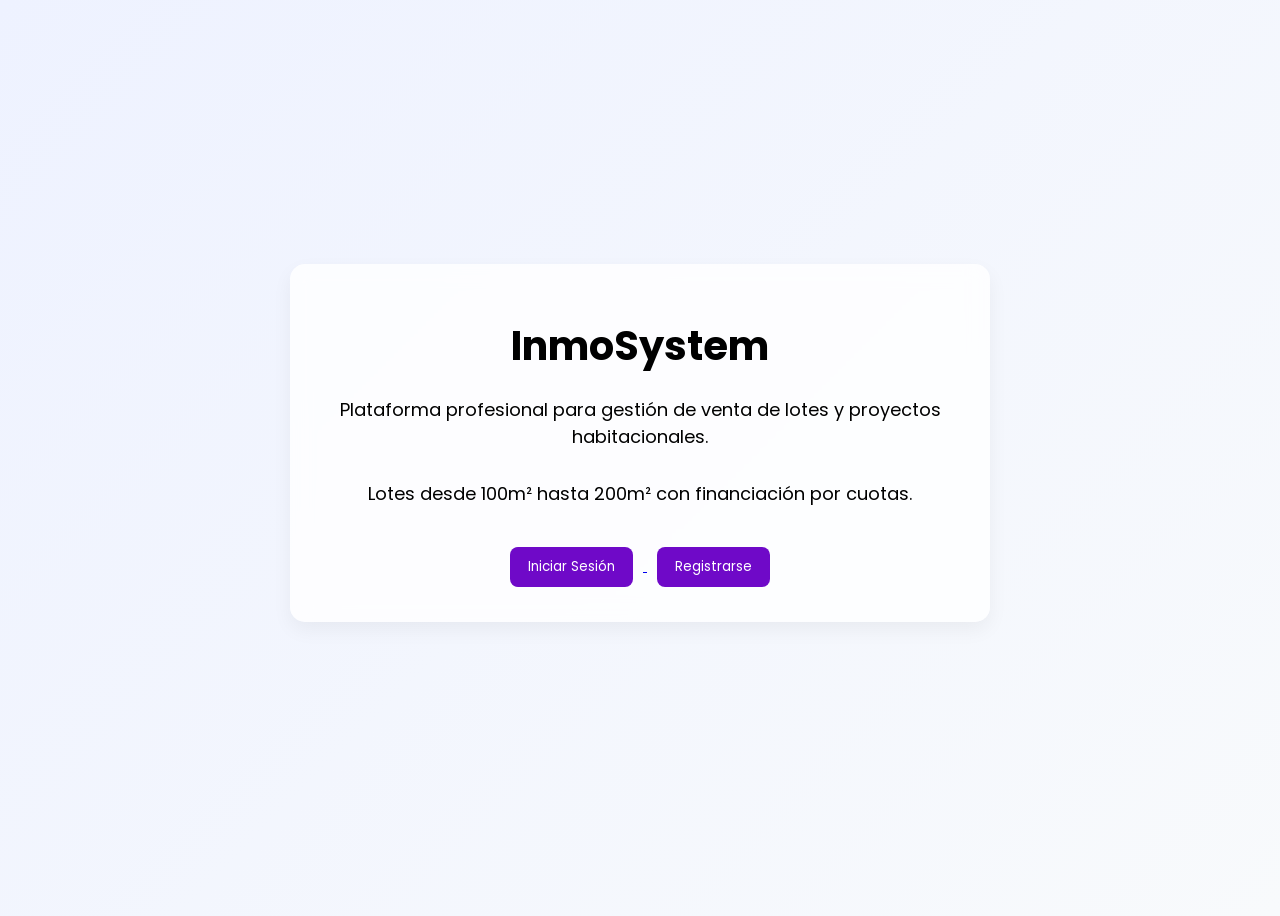
==== fronted/index.html @ 3fd6f9b0 "se agrega backend" ====
<!DOCTYPE html>
<html lang="en">
<head>
    <meta charset="UTF-8">
    <title>InmoSystem - Plataforma Inmobiliaria</title>
    <link rel="stylesheet" href="assets/css/styles.css">
    <style>
        body{
            justify-content:center;
            align-items:center;
            height:100vh;
            text-align:center;
        }
        .hero h1{
            font-size:40px;
            margin-bottom:20px;
        }
        .hero p{
            font-size:18px;
            margin-bottom:30px;
        }
        .hero button{
            margin:10px;
        }
    </style>
</head>
<body>

<div class="card hero" style="max-width:700px;">
    <h1>InmoSystem</h1>
    <p>Plataforma profesional para gestión de venta de lotes y proyectos habitacionales.</p>
    <p>Lotes desde 100m² hasta 200m² con financiación por cuotas.</p>

    <a href="login.html">
        <button>Iniciar Sesión</button>
    </a>

    <a href="register.html">
        <button>Registrarse</button>
    </a>
</div>

</body>
</html>
---- fronted/assets/css/styles.css ----
@import url('https://fonts.googleapis.com/css2?family=Poppins:wght@300;400;600;700&display=swap');

:root {
    --primary: #4f46e5;
    --secondary: #6366f1;
    --bg: #f8fafc;
    --card: rgba(255, 255, 255, 0.8);
    --success: #10b981;
    --warning: #f59e0b;
    --danger: #ef4444;
}

* {
    padding: 0;
    box-sizing: border-box;
    font-family: 'Poppins', sans-serif;
}

body {
    background: linear-gradient(135deg, #eef2ff, #f8fafc);
    display: flex;
}

h2 {
    display: flex;
    justify-content: center;
}

/* SIDEBAR */
.sidebar {
    width: 260px;
    height: 100vh;
    background: linear-gradient(180deg, var(--primary), var(--secondary));
    color: white;
    padding: 30px 20px;
    position: fixed;
}

.sidebar h2 {
    margin-bottom: 40px;
}

.sidebar a {
    display: block;
    color: white;
    text-decoration: none;
    margin-bottom: 20px;
    padding: 10px;
    border-radius: 8px;
    transition: 0.3s;
}

.sidebar a:hover {
    background: rgba(255,255,255,0.2);
}

/* MAIN */
.main {
    margin-left: 260px;
    padding: 40px;
    width: 100%;
}

.card {
    text-align: center;
    background: var(--card);
    backdrop-filter: blur(10px);
    padding: 25px;
    border-radius: 15px;
    box-shadow: 0 8px 20px rgba(0,0,0,0.05);
    margin-bottom: 30px;
    transition: 0.3s;
}

.card:hover {
    transform: translateY(-5px);
}

.dashboard-grid {
    display: grid;
    grid-template-columns: repeat(auto-fit, minmax(220px,1fr));
    gap: 20px;
}

.stat {
    text-align: center;
}

.stat h3 {
    font-size: 28px;
    margin-top: 10px;
}

button {
    padding: 10px 18px;
    border: none;
    border-radius: 8px;
    background: #6f09c8;
    color: white;
    cursor: pointer;
    transition: 0.3s;
}

button:hover {
    background: var(--secondary);
}

table {
    width: 100%;
    border-collapse: collapse;
}

table th, table td {
    padding: 15px;
    text-align: left;
}

table thead {
    background: #eef2ff;
}

table tr:hover {
    background: #f1f5f9;
}

.status-disponible { color: var(--success); font-weight: 600; }
.status-reservado { color: var(--warning); font-weight: 600; }
.status-vendido { color: var(--danger); font-weight: 600; }

input, select, textarea {
    width: 100%;
    padding: 12px;
    border-radius: 8px;
    border: 1px solid #ddd;
    margin-top: 10px;
    margin-bottom: 20px;
}

@media(max-width:900px){
    .sidebar {
        position: absolute;
        left: -260px;
    }
    .main {
        margin-left: 0;
    }
}

/* Input */
.input-group {
    position: relative;
    margin-bottom: 5px;
}
/* Icono izquierdo, correo o candado */
.input-group i:first-child {
    position: absolute;
    left: 10px;
    top: 50%;
    transform: translateY(-50%);
    color: #6f09c8;
}

.input-group input {
    width: 100%;
    margin-top: 20px;
    padding: 10px 40px; /* espacio para el icono */
    border-radius: 8px;
}
/* Icono derecho (ojo) */
.toggle-password {
    position: absolute;
    right: 10px;
    top: 50%;
    transform: translateY(-50%);
    cursor: pointer;
    color: #6f09c8;
}

.input-group input {
    padding-right: 35px; /* espacio para el ojo */
}
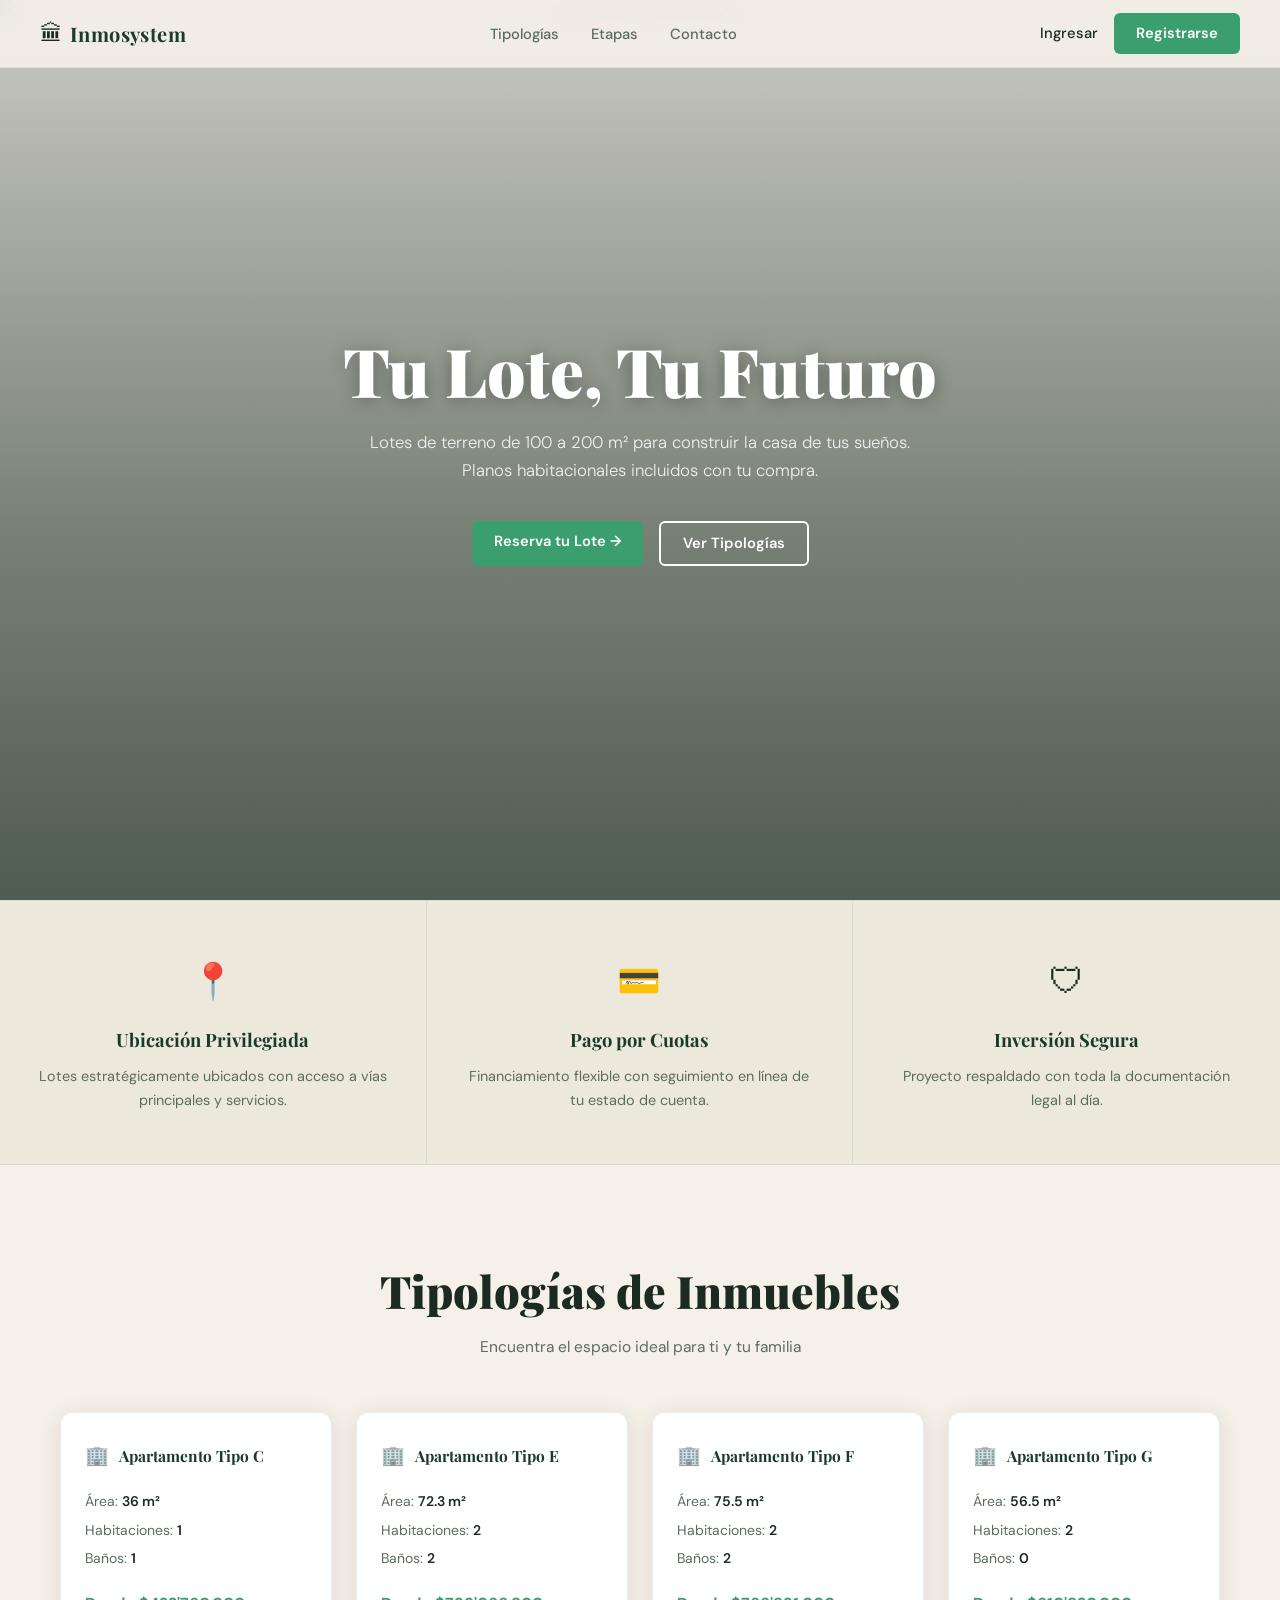
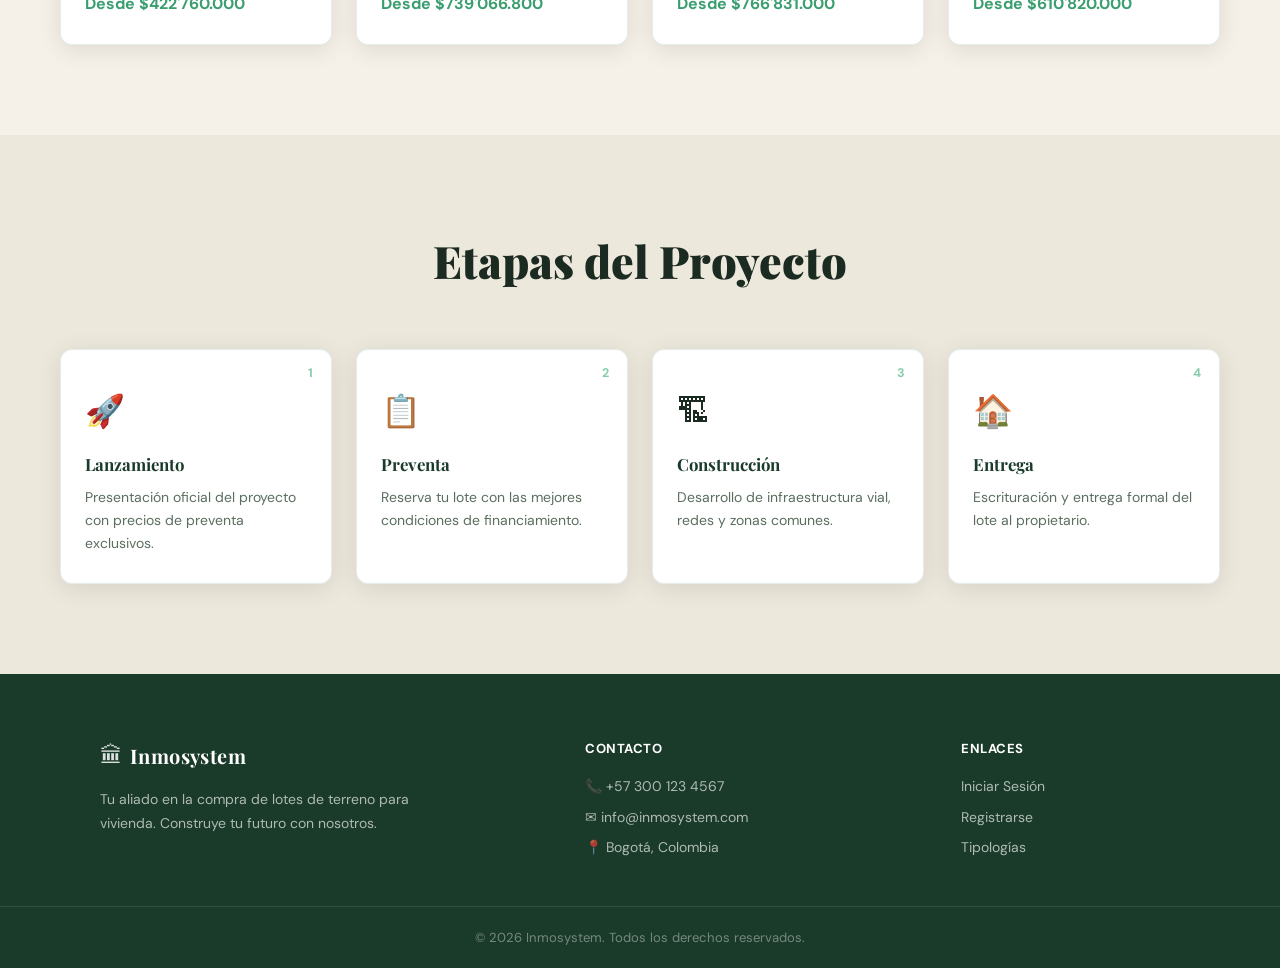
==== commit e59bce51: "se rediseño el index.html" ====
--- a/fronted/index.html
+++ b/fronted/index.html
@@ -1,44 +1,304 @@
 <!DOCTYPE html>
-<html lang="en">
+<html lang="es">
 <head>
-    <meta charset="UTF-8">
-    <title>InmoSystem - Plataforma Inmobiliaria</title>
-    <link rel="stylesheet" href="assets/css/styles.css">
-    <style>
-        body{
-            justify-content:center;
-            align-items:center;
-            height:100vh;
-            text-align:center;
-        }
-        .hero h1{
-            font-size:40px;
-            margin-bottom:20px;
-        }
-        .hero p{
-            font-size:18px;
-            margin-bottom:30px;
-        }
-        .hero button{
-            margin:10px;
-        }
-    </style>
+  <meta charset="UTF-8" />
+  <meta name="viewport" content="width=device-width, initial-scale=1.0" />
+  <title>Inmosystem - Tu Lote, Tu Futuro</title>
+  <link href="https://fonts.googleapis.com/css2?family=Playfair+Display:wght@700;900&family=DM+Sans:wght@300;400;500&display=swap" rel="stylesheet" />
+  <style>
+    *, *::before, *::after { box-sizing: border-box; margin: 0; padding: 0; }
+
+    :root {
+      --green-dark:   #1a3a2a;
+      --green-mid:    #2d6a4f;
+      --green-accent: #3a9e6f;
+      --green-light:  #52b788;
+      --cream:        #f5f0e8;
+      --cream-dark:   #ede8dc;
+      --text-dark:    #1c2b22;
+      --text-muted:   #5a6e5e;
+      --white:        #ffffff;
+      --shadow:       0 4px 24px rgba(0,0,0,0.10);
+    }
+
+    html { scroll-behavior: smooth; }
+    body { font-family: 'DM Sans', sans-serif; background: var(--cream); color: var(--text-dark); line-height: 1.6; }
+
+    /* NAVBAR */
+    .navbar {
+      position: fixed; top: 0; left: 0; right: 0; z-index: 100;
+      display: flex; align-items: center; justify-content: space-between;
+      padding: 0 40px; height: 68px;
+      background: rgba(245,240,232,0.92);
+      backdrop-filter: blur(10px);
+      border-bottom: 1px solid rgba(42,106,79,0.12);
+    }
+    .nav-logo { display: flex; align-items: center; gap: 8px; text-decoration: none; }
+    .logo-icon { font-size: 1.4rem; }
+    .logo-text { font-family: 'Playfair Display', serif; font-size: 1.25rem; font-weight: 700; color: var(--green-dark); letter-spacing: 0.02em; }
+    .nav-links { display: flex; gap: 32px; list-style: none; }
+    .nav-links a { text-decoration: none; color: var(--text-muted); font-size: 0.92rem; font-weight: 500; transition: color 0.2s; }
+    .nav-links a:hover { color: var(--green-accent); }
+    .nav-actions { display: flex; align-items: center; gap: 16px; }
+    .btn-link { text-decoration: none; color: var(--text-dark); font-size: 0.92rem; font-weight: 500; transition: color 0.2s; }
+    .btn-link:hover { color: var(--green-accent); }
+    .btn-primary { display: inline-block; background: var(--green-accent); color: var(--white); text-decoration: none; padding: 9px 22px; border-radius: 6px; font-size: 0.92rem; font-weight: 600; transition: background 0.2s, transform 0.15s; }
+    .btn-primary:hover { background: var(--green-mid); transform: translateY(-1px); }
+    .btn-outline { display: inline-block; border: 2px solid var(--white); color: var(--white); text-decoration: none; padding: 9px 22px; border-radius: 6px; font-size: 0.92rem; font-weight: 600; transition: background 0.2s, color 0.2s; }
+    .btn-outline:hover { background: var(--white); color: var(--green-dark); }
+
+    /* HERO */
+    .hero { position: relative; height: 100vh; min-height: 580px; display: flex; align-items: center; justify-content: center; overflow: hidden; text-align: center; }
+    .hero-bg { position: absolute; inset: 0; width: 100%; height: 100%; object-fit: cover; filter: brightness(0.72); }
+    .hero-overlay { position: absolute; inset: 0; z-index: 1; background: linear-gradient(to bottom, rgba(15,35,22,0.18) 0%, rgba(15,35,22,0.55) 60%, rgba(15,35,22,0.72) 100%); }
+    .hero-content { position: relative; z-index: 2; padding: 0 24px; max-width: 700px; animation: fadeUp 0.9s ease both; }
+    @keyframes fadeUp { from { opacity: 0; transform: translateY(32px); } to { opacity: 1; transform: translateY(0); } }
+    .hero-title { font-family: 'Playfair Display', serif; font-size: clamp(2.6rem, 6vw, 4.2rem); font-weight: 900; color: var(--white); line-height: 1.1; margin-bottom: 20px; text-shadow: 0 2px 18px rgba(0,0,0,0.35); }
+    .hero-subtitle { font-size: 1.05rem; color: rgba(255,255,255,0.88); margin-bottom: 36px; font-weight: 300; line-height: 1.7; }
+    .hero-btns { display: flex; gap: 16px; justify-content: center; flex-wrap: wrap; }
+
+    /* FEATURES */
+    .features { display: grid; grid-template-columns: repeat(3, 1fr); background: var(--cream-dark); border-top: 1px solid rgba(42,106,79,0.1); border-bottom: 1px solid rgba(42,106,79,0.1); }
+    .feature-card { padding: 52px 36px; text-align: center; border-right: 1px solid rgba(42,106,79,0.1); transition: background 0.25s; }
+    .feature-card:last-child { border-right: none; }
+    .feature-card:hover { background: rgba(42,106,79,0.05); }
+    .feature-icon { font-size: 2.2rem; margin-bottom: 16px; }
+    .feature-card h3 { font-family: 'Playfair Display', serif; font-size: 1.15rem; font-weight: 700; color: var(--green-dark); margin-bottom: 10px; }
+    .feature-card p { font-size: 0.9rem; color: var(--text-muted); line-height: 1.65; }
+
+    /* TIPOLOGÍAS */
+    .tipologias { padding: 90px 60px; background: var(--cream); }
+    .section-title { font-family: 'Playfair Display', serif; font-size: clamp(1.9rem, 3.5vw, 2.8rem); font-weight: 900; color: var(--text-dark); text-align: center; margin-bottom: 8px; }
+    .section-sub { text-align: center; color: var(--text-muted); font-size: 0.97rem; margin-bottom: 52px; }
+    .cards-grid { display: grid; grid-template-columns: repeat(4, 1fr); gap: 24px; max-width: 1200px; margin: 0 auto; }
+    .property-card { background: var(--white); border-radius: 12px; padding: 28px 24px; border: 1px solid rgba(42,106,79,0.12); box-shadow: var(--shadow); transition: transform 0.25s, box-shadow 0.25s; }
+    .property-card:hover { transform: translateY(-4px); box-shadow: 0 8px 36px rgba(0,0,0,0.13); }
+    .card-header { display: flex; align-items: center; gap: 10px; margin-bottom: 16px; }
+    .card-icon { font-size: 1.2rem; }
+    .card-header h4 { font-family: 'Playfair Display', serif; font-size: 0.97rem; font-weight: 700; color: var(--green-dark); }
+    .property-card ul { list-style: none; margin-bottom: 18px; }
+    .property-card ul li { font-size: 0.875rem; color: var(--text-muted); padding: 3px 0; }
+    .property-card ul li strong { color: var(--text-dark); font-weight: 600; }
+    .price { font-size: 1rem; font-weight: 700; color: var(--green-accent); }
+
+    /* ETAPAS */
+    .etapas { padding: 90px 60px; background: var(--cream-dark); }
+    .etapas-grid { display: grid; grid-template-columns: repeat(4, 1fr); gap: 24px; max-width: 1200px; margin: 52px auto 0; }
+    .etapa-card { position: relative; background: var(--white); border-radius: 12px; padding: 36px 24px 28px; border: 1px solid rgba(42,106,79,0.12); box-shadow: var(--shadow); transition: transform 0.25s; }
+    .etapa-card:hover { transform: translateY(-3px); }
+    .etapa-num { position: absolute; top: 14px; right: 18px; font-size: 0.78rem; font-weight: 700; color: var(--green-light); opacity: 0.7; }
+    .etapa-icon { font-size: 2rem; margin-bottom: 14px; }
+    .etapa-card h4 { font-family: 'Playfair Display', serif; font-size: 1.05rem; font-weight: 700; color: var(--green-dark); margin-bottom: 8px; }
+    .etapa-card p { font-size: 0.875rem; color: var(--text-muted); line-height: 1.65; }
+
+    /* FOOTER */
+    .footer { background: var(--green-dark); color: rgba(255,255,255,0.85); }
+    .footer-inner { display: grid; grid-template-columns: 2fr 1.5fr 1fr; gap: 48px; padding: 64px 60px 40px; max-width: 1200px; margin: 0 auto; }
+    .footer-brand .logo-text { color: var(--white); }
+    .footer-brand p { margin-top: 14px; font-size: 0.875rem; color: rgba(255,255,255,0.65); line-height: 1.7; max-width: 320px; }
+    .footer-contact h5, .footer-links h5 { font-weight: 700; color: var(--white); margin-bottom: 16px; letter-spacing: 0.04em; text-transform: uppercase; font-size: 0.82rem; }
+    .footer-contact p { font-size: 0.875rem; color: rgba(255,255,255,0.65); margin-bottom: 8px; }
+    .footer-links { display: flex; flex-direction: column; }
+    .footer-links a { text-decoration: none; color: rgba(255,255,255,0.65); font-size: 0.875rem; margin-bottom: 8px; transition: color 0.2s; }
+    .footer-links a:hover { color: var(--green-light); }
+    .footer-bottom { border-top: 1px solid rgba(255,255,255,0.1); text-align: center; padding: 20px; font-size: 0.82rem; color: rgba(255,255,255,0.4); }
+
+    /* RESPONSIVE */
+    @media (max-width: 1024px) { .cards-grid, .etapas-grid { grid-template-columns: repeat(2, 1fr); } }
+    @media (max-width: 768px) {
+      .navbar { padding: 0 20px; }
+      .nav-links { display: none; }
+      .features { grid-template-columns: 1fr; }
+      .feature-card { border-right: none; border-bottom: 1px solid rgba(42,106,79,0.1); }
+      .tipologias, .etapas { padding: 60px 20px; }
+      .cards-grid, .etapas-grid { grid-template-columns: 1fr; }
+      .footer-inner { grid-template-columns: 1fr; padding: 40px 24px 28px; gap: 32px; }
+    }
+  </style>
 </head>
 <body>
 
-<div class="card hero" style="max-width:700px;">
-    <h1>InmoSystem</h1>
-    <p>Plataforma profesional para gestión de venta de lotes y proyectos habitacionales.</p>
-    <p>Lotes desde 100m² hasta 200m² con financiación por cuotas.</p>
-
-    <a href="login.html">
-        <button>Iniciar Sesión</button>
-    </a>
-
-    <a href="register.html">
-        <button>Registrarse</button>
-    </a>
-</div>
+  <!-- NAVBAR -->
+  <nav class="navbar">
+    <div class="nav-logo">
+      <span class="logo-icon">🏛</span>
+      <span class="logo-text">Inmosystem</span>
+    </div>
+    <ul class="nav-links">
+      <li><a href="#tipologias">Tipologías</a></li>
+      <li><a href="#etapas">Etapas</a></li>
+      <li><a href="#contacto">Contacto</a></li>
+    </ul>
+    <div class="nav-actions">
+      <a href="#" class="btn-link">Ingresar</a>
+      <a href="#" class="btn-primary">Registrarse</a>
+    </div>
+  </nav>
+
+  <!-- HERO -->
+  <section class="hero">
+    <div class="hero-overlay"></div>
+    <img src="https://images.unsplash.com/photo-1486325212027-8081e485255e?w=1600&q=80" alt="Vista aérea urbanización" class="hero-bg" />
+    <div class="hero-content">
+      <h1 class="hero-title">Tu Lote, Tu Futuro</h1>
+      <p class="hero-subtitle">
+        Lotes de terreno de 100 a 200 m² para construir la casa de tus sueños.<br />
+        Planos habitacionales incluidos con tu compra.
+      </p>
+      <div class="hero-btns">
+        <a href="#" class="btn-primary">Reserva tu Lote &rarr;</a>
+        <a href="#tipologias" class="btn-outline">Ver Tipologías</a>
+      </div>
+    </div>
+  </section>
+
+  <!-- FEATURES -->
+  <section class="features">
+    <div class="feature-card">
+      <div class="feature-icon">📍</div>
+      <h3>Ubicación Privilegiada</h3>
+      <p>Lotes estratégicamente ubicados con acceso a vías principales y servicios.</p>
+    </div>
+    <div class="feature-card">
+      <div class="feature-icon">💳</div>
+      <h3>Pago por Cuotas</h3>
+      <p>Financiamiento flexible con seguimiento en línea de tu estado de cuenta.</p>
+    </div>
+    <div class="feature-card">
+      <div class="feature-icon">🛡</div>
+      <h3>Inversión Segura</h3>
+      <p>Proyecto respaldado con toda la documentación legal al día.</p>
+    </div>
+  </section>
+
+  <!-- TIPOLOGÍAS -->
+  <section class="tipologias" id="tipologias">
+    <h2 class="section-title">Tipologías de Inmuebles</h2>
+    <p class="section-sub">Encuentra el espacio ideal para ti y tu familia</p>
+    <div class="cards-grid">
+
+      <div class="property-card">
+        <div class="card-header">
+          <span class="card-icon">🏢</span>
+          <h4>Apartamento Tipo C</h4>
+        </div>
+        <ul>
+          <li>Área: <strong>36 m²</strong></li>
+          <li>Habitaciones: <strong>1</strong></li>
+          <li>Baños: <strong>1</strong></li>
+        </ul>
+        <p class="price">Desde $422'760.000</p>
+      </div>
+
+      <div class="property-card">
+        <div class="card-header">
+          <span class="card-icon">🏢</span>
+          <h4>Apartamento Tipo E</h4>
+        </div>
+        <ul>
+          <li>Área: <strong>72.3 m²</strong></li>
+          <li>Habitaciones: <strong>2</strong></li>
+          <li>Baños: <strong>2</strong></li>
+        </ul>
+        <p class="price">Desde $739'066.800</p>
+      </div>
+
+      <div class="property-card">
+        <div class="card-header">
+          <span class="card-icon">🏢</span>
+          <h4>Apartamento Tipo F</h4>
+        </div>
+        <ul>
+          <li>Área: <strong>75.5 m²</strong></li>
+          <li>Habitaciones: <strong>2</strong></li>
+          <li>Baños: <strong>2</strong></li>
+        </ul>
+        <p class="price">Desde $766'831.000</p>
+      </div>
+
+      <div class="property-card">
+        <div class="card-header">
+          <span class="card-icon">🏢</span>
+          <h4>Apartamento Tipo G</h4>
+        </div>
+        <ul>
+          <li>Área: <strong>56.5 m²</strong></li>
+          <li>Habitaciones: <strong>2</strong></li>
+          <li>Baños: <strong>0</strong></li>
+        </ul>
+        <p class="price">Desde $610'820.000</p>
+      </div>
+
+    </div>
+  </section>
+
+  <!-- ETAPAS -->
+  <section class="etapas" id="etapas">
+    <h2 class="section-title">Etapas del Proyecto</h2>
+    <div class="etapas-grid">
+
+      <div class="etapa-card">
+        <span class="etapa-num">1</span>
+        <div class="etapa-icon">🚀</div>
+        <h4>Lanzamiento</h4>
+        <p>Presentación oficial del proyecto con precios de preventa exclusivos.</p>
+      </div>
+
+      <div class="etapa-card">
+        <span class="etapa-num">2</span>
+        <div class="etapa-icon">📋</div>
+        <h4>Preventa</h4>
+        <p>Reserva tu lote con las mejores condiciones de financiamiento.</p>
+      </div>
+
+      <div class="etapa-card">
+        <span class="etapa-num">3</span>
+        <div class="etapa-icon">🏗</div>
+        <h4>Construcción</h4>
+        <p>Desarrollo de infraestructura vial, redes y zonas comunes.</p>
+      </div>
+
+      <div class="etapa-card">
+        <span class="etapa-num">4</span>
+        <div class="etapa-icon">🏠</div>
+        <h4>Entrega</h4>
+        <p>Escrituración y entrega formal del lote al propietario.</p>
+      </div>
+
+    </div>
+  </section>
+
+  <!-- FOOTER -->
+  <footer class="footer" id="contacto">
+    <div class="footer-inner">
+
+      <div class="footer-brand">
+        <div class="nav-logo">
+          <span class="logo-icon">🏛</span>
+          <span class="logo-text">Inmosystem</span>
+        </div>
+        <p>Tu aliado en la compra de lotes de terreno para vivienda. Construye tu futuro con nosotros.</p>
+      </div>
+
+      <div class="footer-contact">
+        <h5>Contacto</h5>
+        <p>📞 +57 300 123 4567</p>
+        <p>✉ info@inmosystem.com</p>
+        <p>📍 Bogotá, Colombia</p>
+      </div>
+
+      <div class="footer-links">
+        <h5>Enlaces</h5>
+        <a href="#">Iniciar Sesión</a>
+        <a href="#">Registrarse</a>
+        <a href="#tipologias">Tipologías</a>
+      </div>
+
+    </div>
+    <div class="footer-bottom">
+      <p>© 2026 Inmosystem. Todos los derechos reservados.</p>
+    </div>
+  </footer>
 
 </body>
 </html>
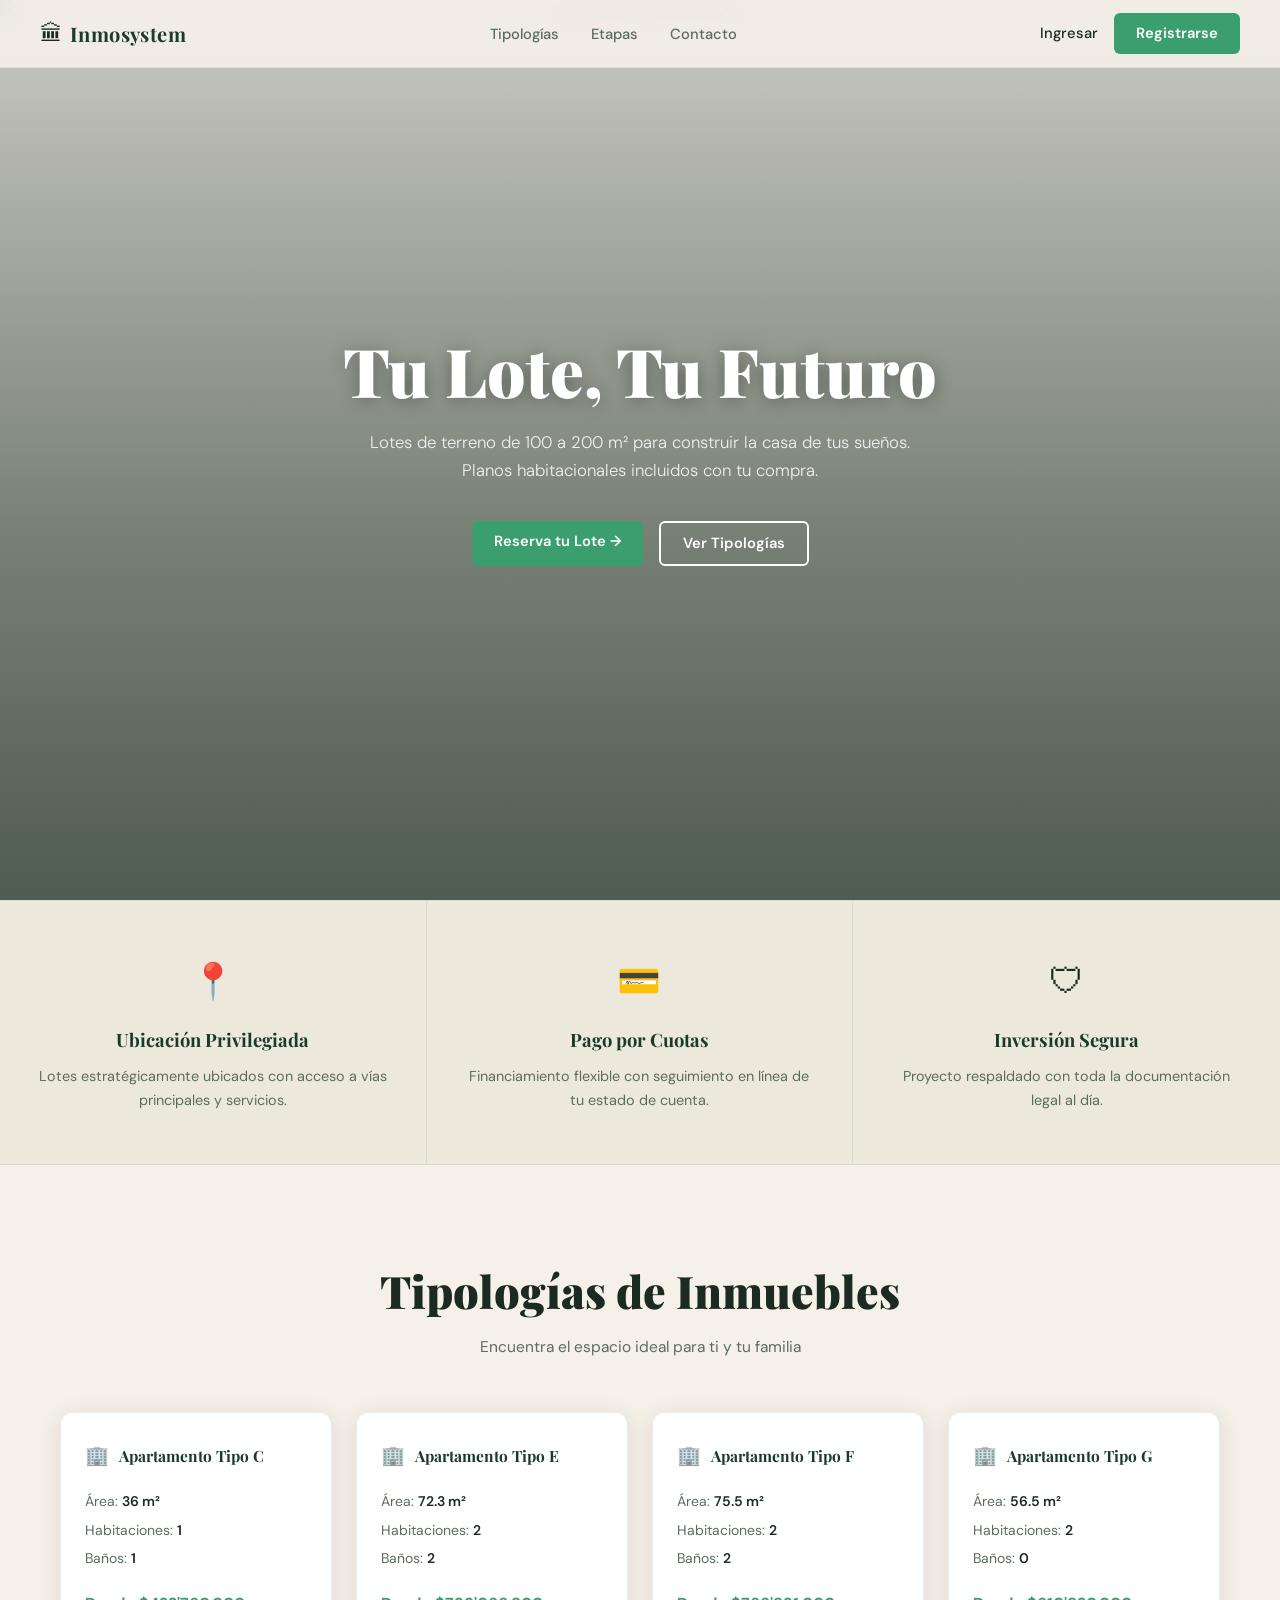
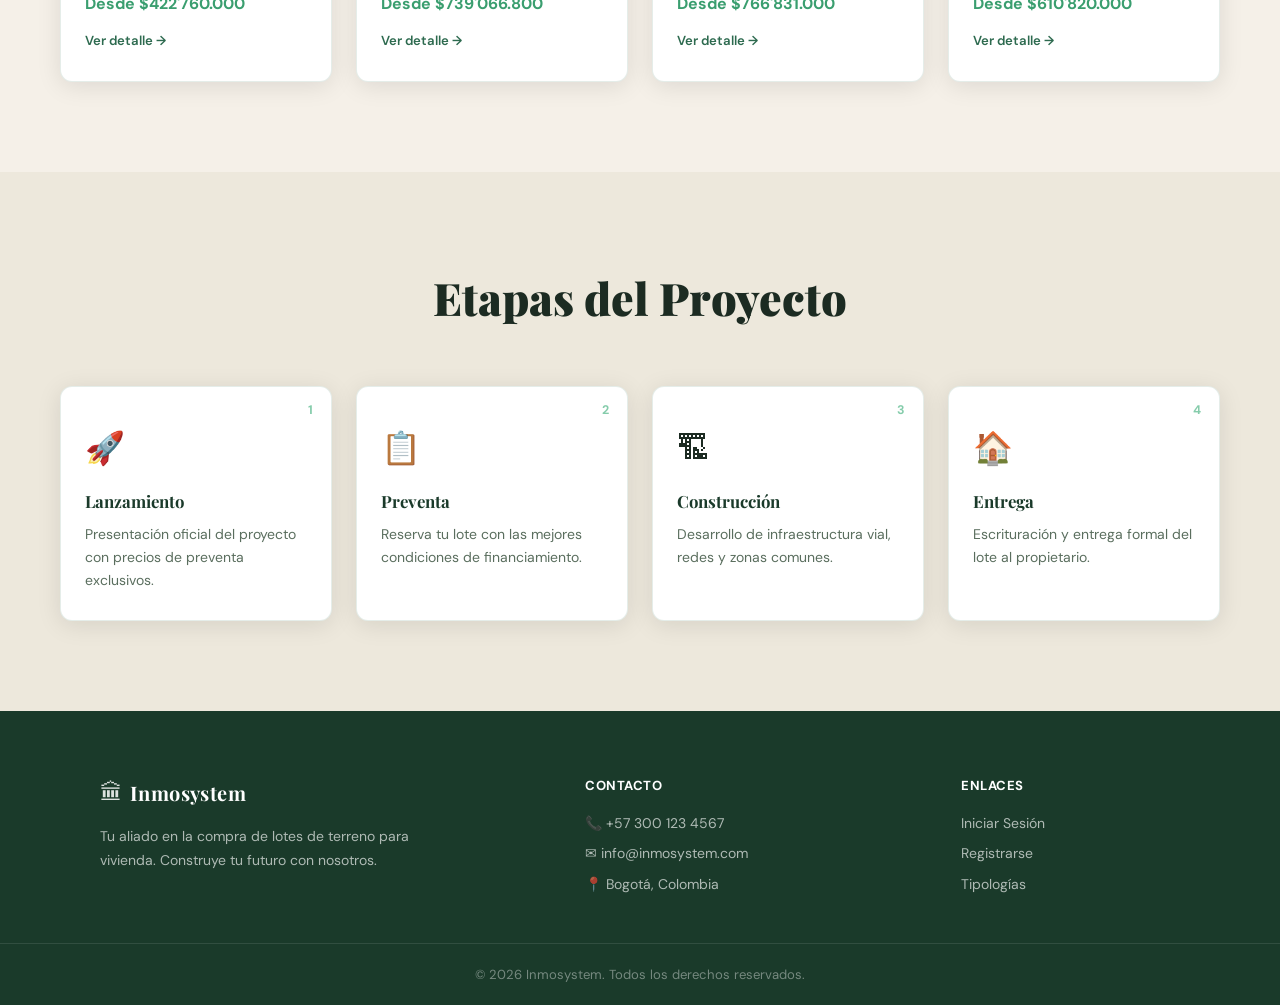
==== commit 9bfe01f8: "se edito el index y se restauro el lotes" ====
--- a/fronted/index.html
+++ b/fronted/index.html
@@ -71,7 +71,14 @@
     .section-title { font-family: 'Playfair Display', serif; font-size: clamp(1.9rem, 3.5vw, 2.8rem); font-weight: 900; color: var(--text-dark); text-align: center; margin-bottom: 8px; }
     .section-sub { text-align: center; color: var(--text-muted); font-size: 0.97rem; margin-bottom: 52px; }
     .cards-grid { display: grid; grid-template-columns: repeat(4, 1fr); gap: 24px; max-width: 1200px; margin: 0 auto; }
-    .property-card { background: var(--white); border-radius: 12px; padding: 28px 24px; border: 1px solid rgba(42,106,79,0.12); box-shadow: var(--shadow); transition: transform 0.25s, box-shadow 0.25s; }
+
+    /* ── ÚNICO CAMBIO DE ESTILO: cursor pointer en las tarjetas ── */
+    .property-card {
+      background: var(--white); border-radius: 12px; padding: 28px 24px;
+      border: 1px solid rgba(42,106,79,0.12); box-shadow: var(--shadow);
+      transition: transform 0.25s, box-shadow 0.25s;
+      cursor: pointer; text-decoration: none; display: block; color: inherit;
+    }
     .property-card:hover { transform: translateY(-4px); box-shadow: 0 8px 36px rgba(0,0,0,0.13); }
     .card-header { display: flex; align-items: center; gap: 10px; margin-bottom: 16px; }
     .card-icon { font-size: 1.2rem; }
@@ -80,6 +87,11 @@
     .property-card ul li { font-size: 0.875rem; color: var(--text-muted); padding: 3px 0; }
     .property-card ul li strong { color: var(--text-dark); font-weight: 600; }
     .price { font-size: 1rem; font-weight: 700; color: var(--green-accent); }
+    .card-ver {
+      display: inline-block; margin-top: 14px;
+      font-size: 0.82rem; font-weight: 600; color: var(--green-mid);
+      transition: gap 0.2s;
+    }
 
     /* ETAPAS */
     .etapas { padding: 90px 60px; background: var(--cream-dark); }
@@ -130,8 +142,8 @@
       <li><a href="#contacto">Contacto</a></li>
     </ul>
     <div class="nav-actions">
-      <a href="#" class="btn-link">Ingresar</a>
-      <a href="#" class="btn-primary">Registrarse</a>
+      <a href="login.html" class="btn-link">Ingresar</a>
+      <a href="registrar.html" class="btn-primary">Registrarse</a>
     </div>
   </nav>
 
@@ -146,7 +158,7 @@
         Planos habitacionales incluidos con tu compra.
       </p>
       <div class="hero-btns">
-        <a href="#" class="btn-primary">Reserva tu Lote &rarr;</a>
+        <a href="registrar.html" class="btn-primary">Reserva tu Lote &rarr;</a>
         <a href="#tipologias" class="btn-outline">Ver Tipologías</a>
       </div>
     </div>
@@ -177,7 +189,8 @@
     <p class="section-sub">Encuentra el espacio ideal para ti y tu familia</p>
     <div class="cards-grid">
 
-      <div class="property-card">
+      <!-- ✅ CAMBIO: cada tarjeta es un <a> que lleva a lotes.html con el tipo -->
+      <a href="lotes.html?tipo=C" class="property-card">
         <div class="card-header">
           <span class="card-icon">🏢</span>
           <h4>Apartamento Tipo C</h4>
@@ -188,9 +201,10 @@
           <li>Baños: <strong>1</strong></li>
         </ul>
         <p class="price">Desde $422'760.000</p>
-      </div>
-
-      <div class="property-card">
+        <span class="card-ver">Ver detalle →</span>
+      </a>
+
+      <a href="lotes.html?tipo=E" class="property-card">
         <div class="card-header">
           <span class="card-icon">🏢</span>
           <h4>Apartamento Tipo E</h4>
@@ -201,9 +215,10 @@
           <li>Baños: <strong>2</strong></li>
         </ul>
         <p class="price">Desde $739'066.800</p>
-      </div>
-
-      <div class="property-card">
+        <span class="card-ver">Ver detalle →</span>
+      </a>
+
+      <a href="lotes.html?tipo=F" class="property-card">
         <div class="card-header">
           <span class="card-icon">🏢</span>
           <h4>Apartamento Tipo F</h4>
@@ -214,9 +229,10 @@
           <li>Baños: <strong>2</strong></li>
         </ul>
         <p class="price">Desde $766'831.000</p>
-      </div>
-
-      <div class="property-card">
+        <span class="card-ver">Ver detalle →</span>
+      </a>
+
+      <a href="lotes.html?tipo=G" class="property-card">
         <div class="card-header">
           <span class="card-icon">🏢</span>
           <h4>Apartamento Tipo G</h4>
@@ -227,7 +243,8 @@
           <li>Baños: <strong>0</strong></li>
         </ul>
         <p class="price">Desde $610'820.000</p>
-      </div>
+        <span class="card-ver">Ver detalle →</span>
+      </a>
 
     </div>
   </section>
@@ -289,8 +306,8 @@
 
       <div class="footer-links">
         <h5>Enlaces</h5>
-        <a href="#">Iniciar Sesión</a>
-        <a href="#">Registrarse</a>
+        <a href="login.html">Iniciar Sesión</a>
+        <a href="registrar.html">Registrarse</a>
         <a href="#tipologias">Tipologías</a>
       </div>
 
